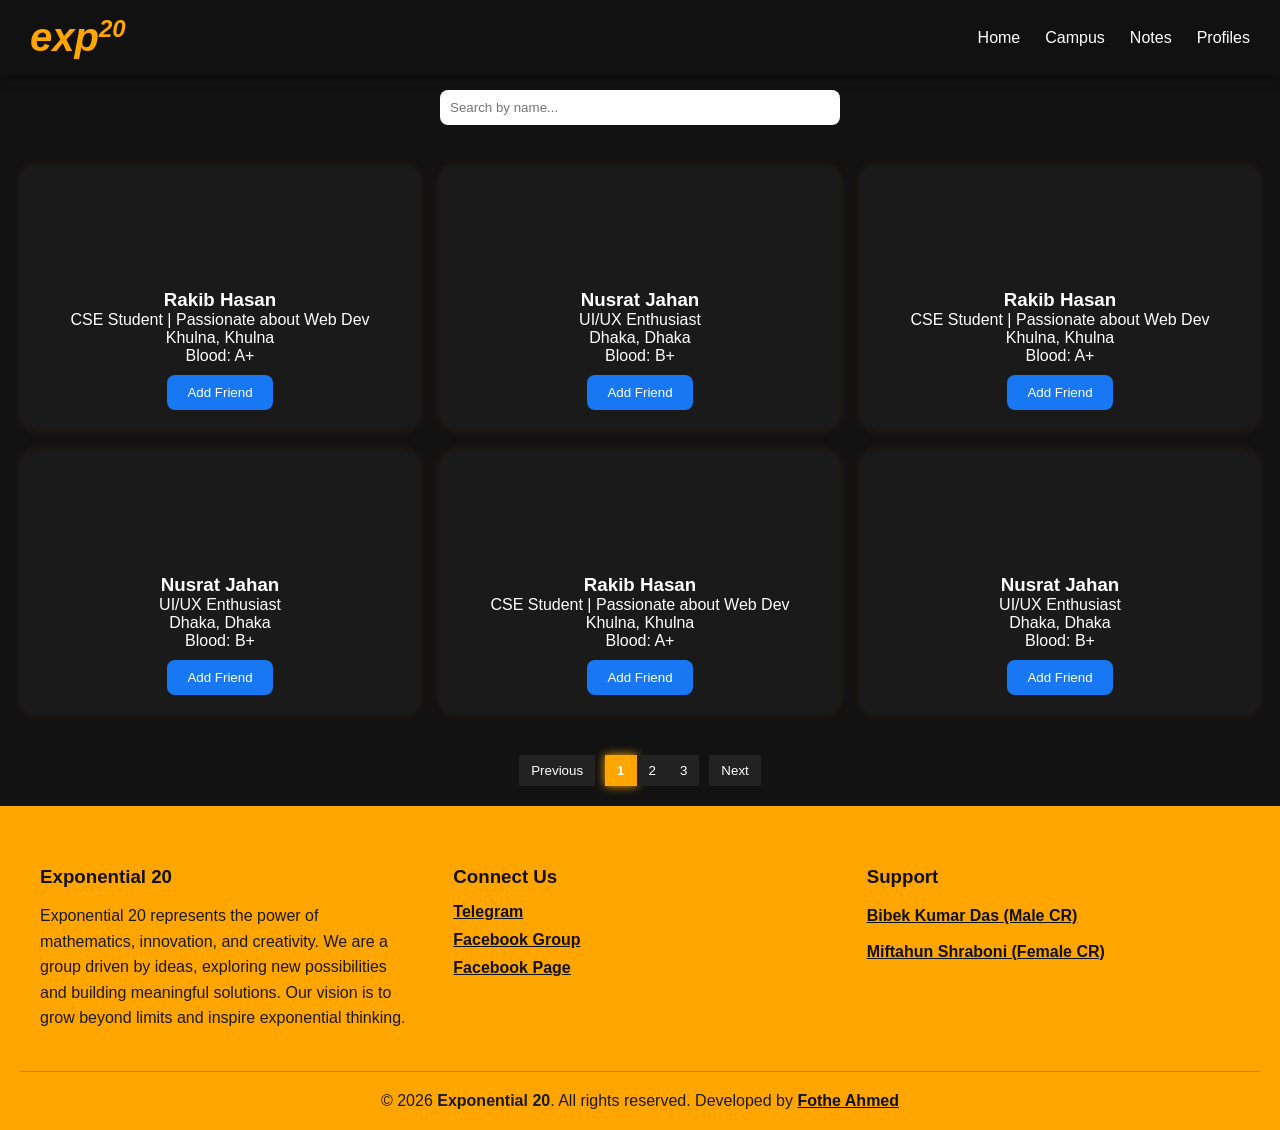
==== profiles.html @ 210e464b "update profile page and others feature" ====
<!DOCTYPE html>
<html lang="en">
<head>
<meta charset="UTF-8">
<meta name="viewport" content="width=device-width, initial-scale=1.0">
<title>Student Profiles</title>

<link rel="stylesheet" href="https://cdnjs.cloudflare.com/ajax/libs/font-awesome/6.5.0/css/all.min.css">

<link rel="stylesheet" href="profiles.css">
<link rel="stylesheet" href="style.css">

</head>

<body>

  <!-- Navbar -->
  <nav class="navbar" id="navbar">
    <a href="index.html#home" style="text-decoration: none;"><div class="logo" style = "font-style: italic; font-size: 2.5rem;">exp<sup style="font-size: 1.5rem;">20</sup></div></a>

    <ul class="nav-links" id="navLinks">
      <li><a href="index.html#home">Home</a></li>
      <li><a href="index.html#tutorial">Campus</a></li>
      <li><a href="https://drive.google.com/drive/folders/1rkPeW0mKXOT-HoUoJRb6qHuJbn0QTFWT" target="_blank">Notes</a></li>
      <li><a href="profiles.html">Profiles</a></li>
    </ul>

    <!-- Hamburger -->
    <div class="hamburger" id="hamburger">
      <span></span>
      <span></span>
      <span></span>
    </div>
  </nav>


  <section class="student-section">

    <!-- Search -->
    <input 
      type="text" 
      id="searchInput" 
      placeholder="Search by name..."
    />

    <!-- Cards -->
    <div id="studentContainer" class="student-container"></div>

    <!-- Pagination -->
    <div class="pagination">
      <button id="prevBtn">Previous</button>
      <div id="pageNumbers"></div>
      <button id="nextBtn">Next</button>
    </div>

  </section>


    <!-- Footer Section -->
    <footer class="footer">

    <div class="footer-container">

        <!-- COLUMN 1 -->
        <div class="footer-box">
        <h3>Exponential 20</h3>
        <p>
            Exponential 20 represents the power of mathematics, innovation, and creativity. We are a group driven by ideas, exploring new possibilities and building meaningful solutions. Our vision is to grow beyond limits and inspire exponential thinking.
        </p>
        </div>

        <!-- COLUMN 2 -->
        <div class="footer-box">
        <h3>Connect Us</h3>

        <a href="https://t.me/+YezbtBg1tyliNGM1" target="_blank">Telegram</a>
        <a href="https://www.facebook.com/share/g/1DeRykZuMQ/" target="_blank">Facebook Group</a>
        <a href="https://www.facebook.com/share/17qB9Ed7td/" target="_blank">Facebook Page</a>

        </div>

        <!-- COLUMN 3 -->
        <div class="footer-box">
        <h3>Support</h3>

        <p><a href="https://www.facebook.com/bi.be.k.671409" target="_blank">Bibek Kumar Das (Male CR)</a></p>
        <p><a href="https://www.facebook.com/miftahunshraboni" target="_blank">Miftahun Shraboni (Female CR) </a></p>

        </div>

    </div>

    <!-- BOTTOM BAR -->
    <div class="footer-bottom">
        <p>
        © <span id="year"></span> <span style="font-weight: bolder;">Exponential 20</span>. All rights reserved.
        Developed by 
        <a href="https://www.facebook.com/am.i.fothe/" target="_blank">Fothe Ahmed</a>
        </p>
    </div>

    </footer>



<div id="studentLoaderRoot">

  <div class="studentLoaderBox">

    <div class="studentLoaderDots">
      <span></span>
      <span></span>
      <span></span>
    </div>

    <h2 class="studentLoaderText"> Just a Moment… </h2>

  </div>

</div>



<script src="profiles.js"></script>
<script src="navbar.js"></script>
<script src="footer.js"></script>
<script src="loader.js"></script>

</body>
</html>
---- profiles.css ----
body {
  background: #0f0f0f;
  color: #fff;
  font-family: sans-serif;
}

/* Search */
#searchInput {
  width: 90%;
  max-width: 400px;
  margin: 20px auto;
  display: block;
  padding: 10px;
  border-radius: 8px;
  border: none;
  outline: none;
}

/* Grid */
.student-container {
  display: grid;
  gap: 20px;
  padding: 20px;
  transition: all 0.3s ease;
}

/* Desktop → 3 column */
@media (min-width: 1024px) {
  .student-container {
    grid-template-columns: repeat(3, 1fr);
  }
}

/* Tablet → 2 column */
@media (max-width: 1023px) {
  .student-container {
    grid-template-columns: repeat(2, 1fr);
  }
}

/* Mobile → 1 column */
@media (max-width: 600px) {
  .student-container {
    grid-template-columns: 1fr;
  }
}

/* Card */
.card {
  background: #1a1a1a;
  border-radius: 16px;
  padding: 20px;
  text-align: center;
  transition: 0.3s;
  box-shadow: 0 0 10px rgba(255, 140, 0, 0.1);
  -webkit-tap-highlight-color: transparent;
}

.card:hover {
  transform: translateY(-5px);
  box-shadow: 0 0 20px rgba(255, 140, 0, 0.4);
}

/* Mobile touch effect */
.card:active {
  transform: scale(0.97);
}

.card img {
  width: 100px;
  height: 100px;
  border-radius: 50%;
  object-fit: cover;
}

/* Button */
.add-btn {
  background: #1877f2;
  border: none;
  padding: 10px 20px;
  color: white;
  border-radius: 8px;
  margin-top: 10px;
  cursor: pointer;
  transition: 0.3s;
}

.add-btn:hover {
  background: #145edb;
  transform: scale(1.05);
}

.add-btn:active {
  transform: scale(0.95);
  background: #0d5bd3;
}

/* Pagination */
.pagination {
  display: flex;
  justify-content: center;
  gap: 10px;
  padding: 20px;
}

.pagination button {
  background: #222;
  color: white;
  border: none;
  padding: 8px 12px;
  cursor: pointer;
}

.pagination .active {
  background: orange;
  font-weight: bold;
  box-shadow: 0 0 10px orange;
}
.notFound{
  margin: 1rem auto;
  width: 55vw;
  text-align: right;
  color: orange;
  font-size: 2rem;
  
}
---- style.css ----
* {
  margin: 0;
  padding: 0;
  box-sizing: border-box;
  font-family: 'Poppins', sans-serif;
}

html {
  scroll-behavior: smooth;
  scroll-padding-top: 80px; /* navbar offset fix */
}

body {
  background: #121212;
  color: white;
  padding-top: 70px; /* 🔥 fixed navbar offset */
  overflow-x: hidden;
}

/* Navbar */
.navbar {
  position: fixed; /* 🔥 FIXED */
  top: 0;
  left: 0;
  width: 100%;
  background: rgba(18,18,18,0.9);
  backdrop-filter: blur(10px);
  display: flex;
  justify-content: space-between;
  align-items: center;
  padding: 15px 30px;
  z-index: 1000;
  box-shadow: 0 2px 10px rgba(0,0,0,0.5);
}

.logo {
  color: orange;
  font-size: 1.5rem;
  font-weight: 600;
}

/* Nav Links */
.nav-links {
  display: flex;
  list-style: none;
  gap: 25px;
}

.nav-links a {
  color: white;
  text-decoration: none;
  position: relative;
  transition: 0.3s;
}

/* Hover underline */
.nav-links a::after {
  content: "";
  position: absolute;
  width: 0%;
  height: 2px;
  background: orange;
  left: 0;
  bottom: -5px;
  transition: 0.3s;
}

.nav-links a:hover {
  color: orange;
}

.nav-links a:hover::after {
  width: 100%;
}

/* Hamburger */
.hamburger {
  display: none;
  flex-direction: column;
  cursor: pointer;
}

.hamburger span {
  width: 25px;
  height: 3px;
  background: white;
  margin: 4px;
  transition: 0.3s;
}



/* Hero Section */

/* Hero */
.hero {
  position: relative;
  width: 100%;
  height: 90vh;
  overflow: hidden;
}

/* Slides */
.slides {
  position: absolute;
  width: 100%;
  height: 100%;
}

/* Images */
.slide {
  position: absolute;
  width: 100%;
  height: 100%;
  object-fit: contain;
  object-position: center; /* 🔥 main fix */
  opacity: 0;
  transition: opacity 1s ease-in-out, transform 6s ease;
}

/* Active slide */
.slide.active {
  opacity: 1;
  transform: scale(1.08); /* smooth zoom */
}

/* Overlay */
.overlay {
  position: absolute;
  width: 100%;
  height: 100%;
  background: linear-gradient(
    rgba(0,0,0,0.6),
    rgba(0,0,0,0.75)
  );
  z-index: 1;
}

/* Content */
.hero-content {
  position: relative;
  z-index: 2;
  height: 100%;
  display: flex;
  flex-direction: column;
  justify-content: center;
  align-items: center;
  gap: 10px;
  text-align: center;
  padding: 0 20px;
}

/* Heading */
.batch-name {
  font-size: 3rem;
  color: orange;
  font-weight: 700;
  text-shadow: 0 0 15px rgba(255,165,0,0.6);
}

/* Animated Text */
.changing-text {
  font-size: 1.3rem;
  color: white;
  opacity: 0;
  transform: translateY(20px);
  transition: all 0.6s ease;
}

.changing-text.show {
  opacity: 1;
  transform: translateY(0);
}

/* Dots */
.dots {
  position: absolute;
  bottom: 20px;
  width: 100%;
  text-align: center;
  z-index: 2;
}

.dot {
  height: 15px;
  width: 15px;
  margin: 5px;
  background: gray;
  display: inline-block;
  border-radius: 50%;
  transition: 0.3s;
  cursor: pointer;
}

.dot.active {
  background: orange;
}
.dot:hover {
  background: white;
  transform: scale(1.2);
}



/* Tutorail Section  */
.tutorial {
  background: #121212;
  padding: 80px 20px;
  color: white;
  overflow-x: hidden;
}

/* CONTAINER */
.tutorial-container {
  display: flex;
  align-items: center;
  justify-content: center;
  gap: 60px;
  max-width: 1100px;
  margin: auto;
}

/* TEXT */
.tutorial-text {
  flex: 1;
}

.tutorial-text .t-title {
  color: orange;
  font-size: 2.2rem;
  margin-bottom: 15px;

  opacity: 0;
  transform: translateX(-60px);
  transition: all 0.8s ease;
}

.tutorial-text .t-para {
  font-size: 1.1rem;
  line-height: 1.6;

  opacity: 0;
  transform: translateY(40px);
  transition: all 0.8s ease;
}

/* VIDEO */
.tutorial-video {
  flex: 1;

  opacity: 0;
  transform: translateX(60px);
  transition: all 0.8s ease;
}

.tutorial-video iframe {
  width: 100%;
  aspect-ratio: 16 / 9;
  border-radius: 12px;
  border: none;
  box-shadow: 0 10px 30px rgba(0,0,0,0.6);
}

/* ================= ACTIVE STATE ================= */

.tutorial.active .t-title {
  opacity: 1;
  transform: translateX(0);
}

.tutorial.active .t-para {
  opacity: 1;
  transform: translateY(0);
}

.tutorial.active .tutorial-video {
  opacity: 1;
  transform: translateX(0);
}

/* Academic Section */
.stats {
  background: #121212;
  padding: 90px 20px;
  overflow-x: hidden;
}

/* TITLE */
.stats-header {
  text-align: center;
  margin-bottom: 40px;
}

.stats-header h2 {
  color: orange;
  font-size: 2.2rem;
  margin-bottom: 8px;

  opacity: 0;
  transform: translateY(30px);
  transition: all 0.8s ease;
}

.stats-header p {
  color: #ffffffaa;
  font-size: 1.1rem;

  opacity: 0;
  transform: translateY(30px);
  transition: all 0.8s ease;
}

/* ACTIVE TITLE */
.stats-header.active h2,
.stats-header.active p {
  opacity: 1;
  transform: translateY(0);
}

.stats-header.active p {
  transition-delay: 0.2s;
}

/* CONTAINER */
.stats-container {
  display: grid;
  grid-template-columns: repeat(3, 1fr);
  gap: 25px;
  max-width: 1000px;
  margin: auto;
}

/* CARD */
.stat-card {
  background: linear-gradient(145deg, #1a1a1a, #151515);
  border-radius: 16px;
  padding: 35px 20px;
  text-align: center;
  box-shadow: 0 10px 25px rgba(228, 179, 0, 0.377);
  transition: 0.3s;
  cursor: pointer;
}

.stat-card:hover {
  transform: translateY(-8px) scale(1.05);
}

/* NUMBER */
.stat-number {
  font-size: 2.5rem;
  color: orange;
  font-weight: bold;
  margin-bottom: 8px;
}

/* LABEL */
.label {
  color: white;
  font-size: 1rem;
}


/* Footer Section */
.footer {
  background: orange; /* MAIN CHANGE */
  color: #1a1a1a;
  padding: 60px 20px 20px;
}

/* CONTAINER */
.footer-container {
  display: grid;
  grid-template-columns: repeat(3, 1fr);
  gap: 40px;
  max-width: 1200px;
  margin: auto;
}

/* HEADINGS */
.footer-box h3 {
  color: #111;
  margin-bottom: 15px;
}

/* TEXT */
.footer-box p {
  color: #1a1a1a;
  line-height: 1.6;
}

/* LINKS */
.footer-box a {
  display: block;
  color: #111;
  font-weight: bold;
  margin-bottom: 10px;
  transition: 0.3s;
}

.footer-box a:hover {
  color: white;
  transform: translateX(6px);
}

/* BOTTOM BAR */
.footer-bottom {
  border-top: 1px solid rgba(0,0,0,0.2);
  margin-top: 40px;
  padding-top: 20px;
  text-align: center;
}

/* DEVELOPED BY LINK */
.footer-bottom a {
  color: #111;
  font-weight: bold;
  text-decoration: underline;
  transition: 0.3s;
}

.footer-bottom a:hover {
  color: white;
}

/* Loader Style */
/* FULL SCREEN LOADER */
#studentLoaderRoot {
  position: fixed;
  inset: 0;
  background: #0f0f0f;
  display: flex;
  align-items: center;
  justify-content: center;
  z-index: 99999;
  transition: opacity 0.2s ease;
}

/* BOX */
.studentLoaderBox {
  text-align: center;
}

/* DOTS */
.studentLoaderDots {
  display: flex;
  justify-content: center;
  gap: 8px;
  margin-bottom: 15px;
}

.studentLoaderDots span {
  width: 10px;
  height: 10px;
  background: orange;
  border-radius: 50%;
  animation: studentLoaderBounce 0.6s infinite alternate;
  box-shadow: 0 0 10px orange;
}

.studentLoaderDots span:nth-child(2) {
  animation-delay: 0.1s;
}

.studentLoaderDots span:nth-child(3) {
  animation-delay: 0.2s;
}

/* ANIMATION (unique name) */
@keyframes studentLoaderBounce {
  from {
    transform: translateY(0);
    opacity: 0.4;
  }
  to {
    transform: translateY(-10px);
    opacity: 1;
  }
}

/* TEXT */
.studentLoaderText {
  color: orange;
  font-size: 1.3rem;
  font-style: italic;
  letter-spacing: 1px;
  animation: studentLoaderFade 0.6s infinite alternate;
}

/* separate animation */
@keyframes studentLoaderFade {
  from { opacity: 0.5; }
  to { opacity: 1; }
}































/* Nav Bar Responsive */
@media (max-width: 768px) {
  .nav-links {
    position: absolute;
    top: 70px;
    right: -100%;
    flex-direction: column;
    background: #121212;
    width: 100vw;
    text-align: center;
    padding: 20px 0;
    transition: 0.4s;
  }

  .nav-links.active {
    right: 0;
  }

  .hamburger {
    display: flex;
  }
}

/* Hero Section Responsive */
@media (max-width: 768px) {

  .hero {
    height: 50vh; /* 🔥 adjust here */
  }

  /* optional better text sizing */
  .batch-name {
    font-size: 1.8rem;
  }

  .changing-text {
    font-size: 1rem;
  }
}


/* ================= Tutorial Responsive ================= */

@media (max-width: 768px) {

  .tutorial-container {
    flex-direction: column;
    text-align: center;
    gap: 30px;
  }

  .tutorial-text .t-title {
    font-size: 1.8rem;
  }

  .tutorial-text .t-para {
    font-size: 1rem;
    padding: 0 10px;
  }
}



/* ================= Academic Responsive ================= */
/* MOBILE */
@media (max-width: 768px) {
  .stats-container {
    grid-template-columns: 1fr;
    gap: 15px;
  }

  .stat-card {
    padding: 25px 15px;
  }

  .stat-number {
    font-size: 1.8rem;
  }
}
/* Footer Responsive */
@media (max-width: 768px) {
  .footer-container {
    grid-template-columns: 1fr;
    text-align: left;
  }
}
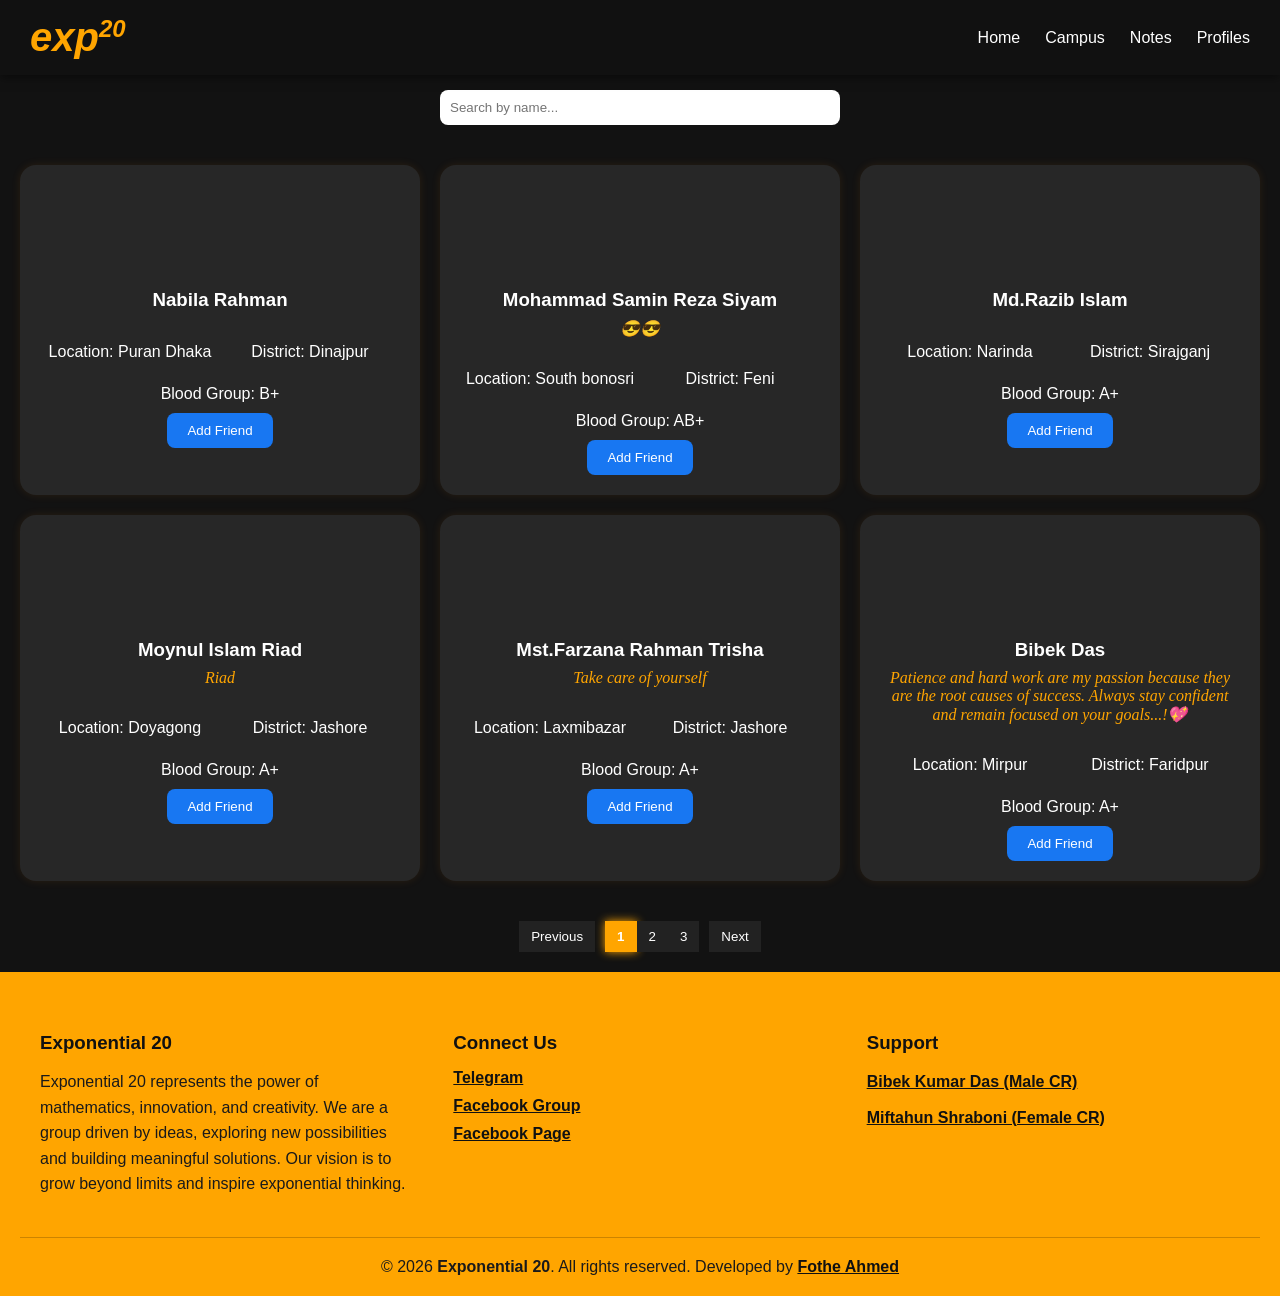
==== commit 621b6882: "update photos and student profiles section" ====
--- a/profiles.html
+++ b/profiles.html
@@ -6,7 +6,7 @@
 <title>Student Profiles</title>
 
 <link rel="stylesheet" href="https://cdnjs.cloudflare.com/ajax/libs/font-awesome/6.5.0/css/all.min.css">
-
+<link rel="icon" href="photos/fav-icon.png" type="image/x-icon">
 <link rel="stylesheet" href="profiles.css">
 <link rel="stylesheet" href="style.css">
 
--- a/profiles.css
+++ b/profiles.css
@@ -24,30 +24,9 @@
   transition: all 0.3s ease;
 }
 
-/* Desktop → 3 column */
-@media (min-width: 1024px) {
-  .student-container {
-    grid-template-columns: repeat(3, 1fr);
-  }
-}
-
-/* Tablet → 2 column */
-@media (max-width: 1023px) {
-  .student-container {
-    grid-template-columns: repeat(2, 1fr);
-  }
-}
-
-/* Mobile → 1 column */
-@media (max-width: 600px) {
-  .student-container {
-    grid-template-columns: 1fr;
-  }
-}
-
 /* Card */
 .card {
-  background: #1a1a1a;
+  background: #272727;
   border-radius: 16px;
   padding: 20px;
   text-align: center;
@@ -60,7 +39,24 @@
   transform: translateY(-5px);
   box-shadow: 0 0 20px rgba(255, 140, 0, 0.4);
 }
-
+.card_info{
+  width: 100%;
+  margin: 0 auto;
+  text-align: center;
+  color: #fff;
+  display: flex;
+  flex-wrap: wrap;
+}
+.card_info p{
+  width: 50%;;
+  margin-top: 1.5rem;
+}
+.card_info p:nth-child(2){
+  text-align: center;
+}
+.card_info p:nth-child(3){
+  width: 100%;
+}
 /* Mobile touch effect */
 .card:active {
   transform: scale(0.97);
@@ -123,4 +119,33 @@
   color: orange;
   font-size: 2rem;
   
+}
+
+
+
+/* Desktop → 3 column */
+@media (min-width: 1024px) {
+  .student-container {
+    grid-template-columns: repeat(3, 1fr);
+  }
+}
+
+/* Tablet → 2 column */
+@media (max-width: 1023px) {
+  .student-container {
+    grid-template-columns: repeat(2, 1fr);
+  }
+  .card_info p{
+    width: 100%;
+  }
+}
+
+/* Mobile → 1 column */
+@media (max-width: 600px) {
+  .student-container {
+    grid-template-columns: 1fr;
+  }
+  .card_info p{
+    width: 100%;
+  }
 }
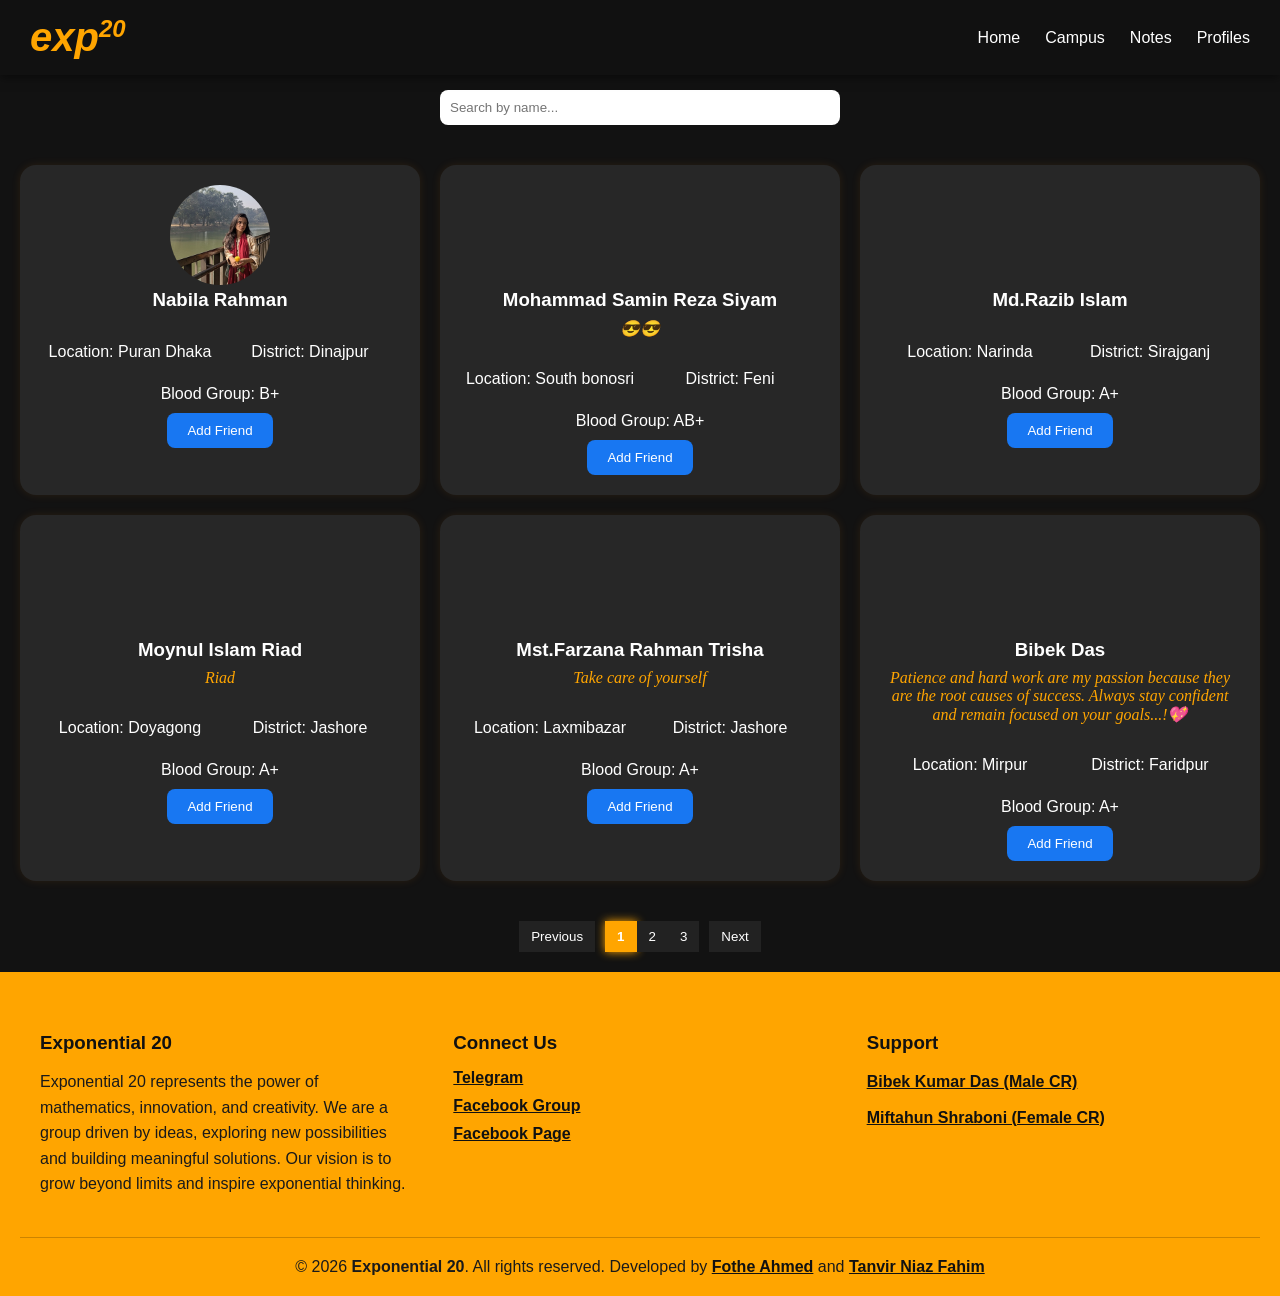
==== commit 25561c8f: "final" ====
--- a/profiles.html
+++ b/profiles.html
@@ -95,8 +95,8 @@
         <p>
         © <span id="year"></span> <span style="font-weight: bolder;">Exponential 20</span>. All rights reserved.
         Developed by 
-        <a href="https://www.facebook.com/am.i.fothe/" target="_blank">Fothe Ahmed</a>
-        </p>
+        <a href="https://www.facebook.com/am.i.fothe/" target="_blank">Fothe Ahmed</a>  and <a href="https://www.facebook.com/25Bluemoon?rdid=a7if3dRKSXtWshcc&share_url=https%3A%2F%2Fwww.facebook.com%2Fshare%2F1AxwfP1Fkn%2F#" target="_blank">Tanvir Niaz Fahim</a>
+      </p>
     </div>
 
     </footer>
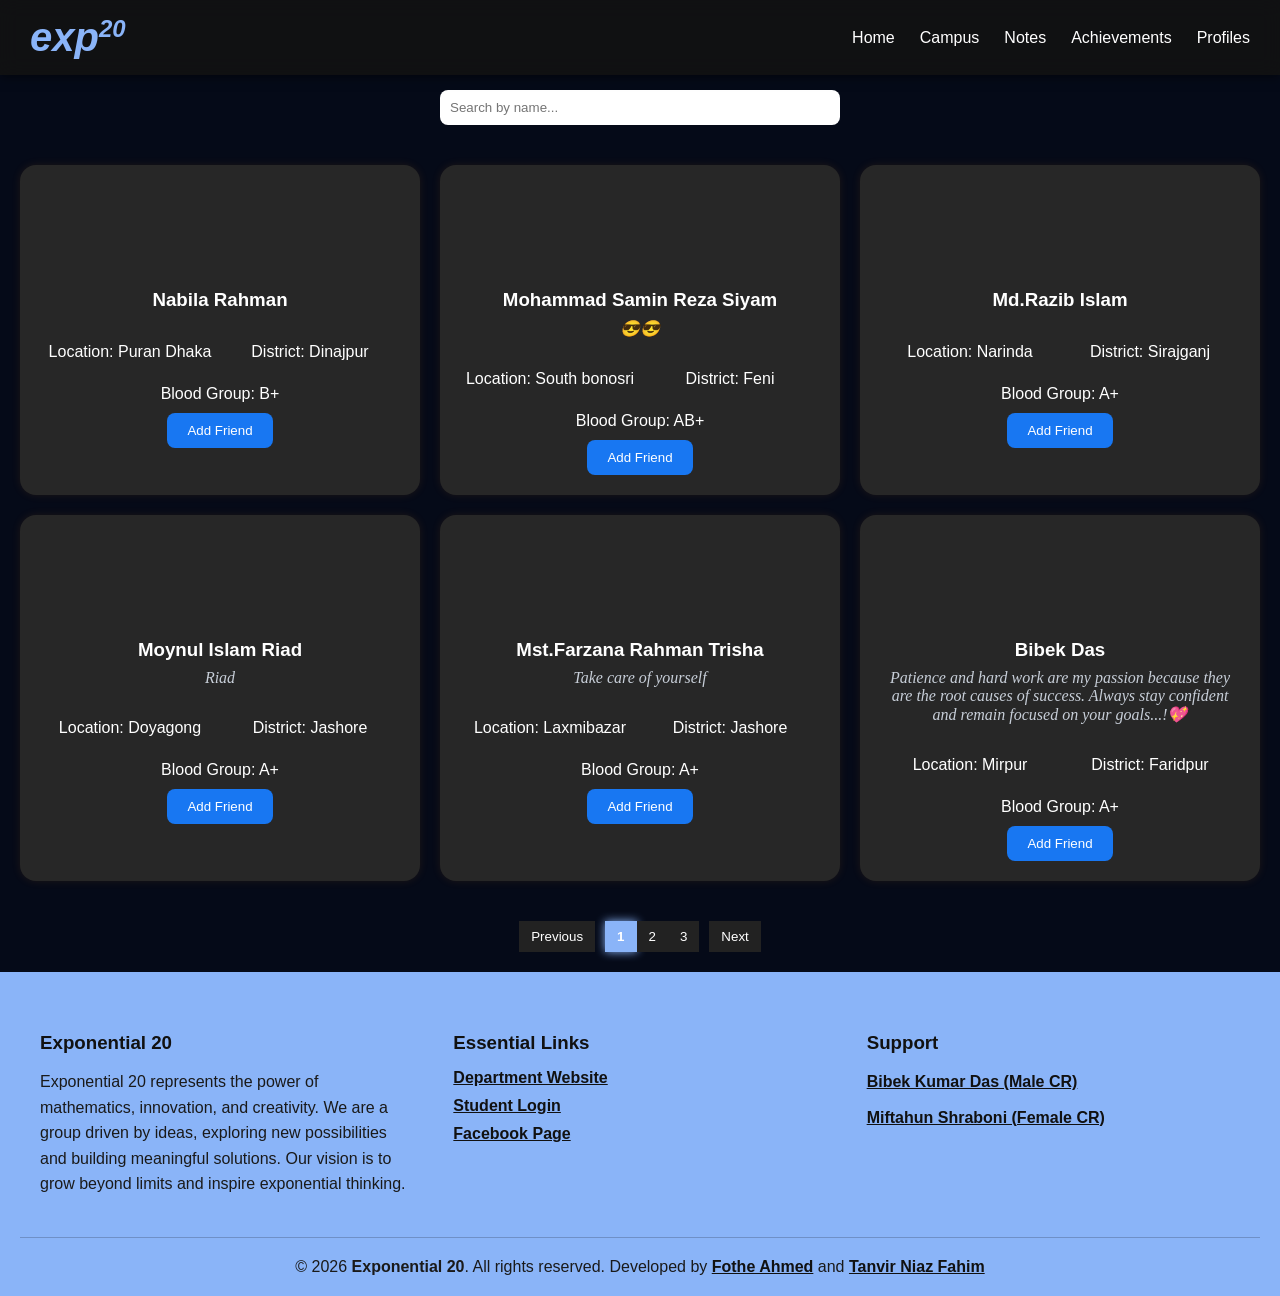
==== commit 4717a22b: "theme change and  somthing edited" ====
--- a/profiles.html
+++ b/profiles.html
@@ -21,7 +21,8 @@
     <ul class="nav-links" id="navLinks">
       <li><a href="index.html#home">Home</a></li>
       <li><a href="index.html#tutorial">Campus</a></li>
-      <li><a href="https://drive.google.com/drive/folders/1rkPeW0mKXOT-HoUoJRb6qHuJbn0QTFWT" target="_blank">Notes</a></li>
+      <li><a href="https://drive.google.com/drive/folders/1Bf8QNscCGrwSkDKxEE0ZVJvtm5V58cDX" target="_blank">Notes</a></li>
+      <li><a href="achievements.html">Achievements</a></li>
       <li><a href="profiles.html">Profiles</a></li>
     </ul>
 
@@ -71,10 +72,10 @@
 
         <!-- COLUMN 2 -->
         <div class="footer-box">
-        <h3>Connect Us</h3>
+        <h3>Essential Links</h3>
 
-        <a href="https://t.me/+YezbtBg1tyliNGM1" target="_blank">Telegram</a>
-        <a href="https://www.facebook.com/share/g/1DeRykZuMQ/" target="_blank">Facebook Group</a>
+        <a href="https://jnu.ac.bd/department/portal/mathematics" target="_blank">Department Website</a>
+        <a href="https://student.erp.jnu.ac.bd/" target="_blank">Student Login</a>
         <a href="https://www.facebook.com/share/17qB9Ed7td/" target="_blank">Facebook Page</a>
 
         </div>
--- a/profiles.css
+++ b/profiles.css
@@ -108,15 +108,15 @@
 }
 
 .pagination .active {
-  background: orange;
+  background: #8AB4F8;
   font-weight: bold;
-  box-shadow: 0 0 10px orange;
+  box-shadow: 0 0 10px #8AB4F8;
 }
 .notFound{
   margin: 1rem auto;
   width: 55vw;
   text-align: right;
-  color: orange;
+  color: #A1A7B0;
   font-size: 2rem;
   
 }
--- a/style.css
+++ b/style.css
@@ -11,7 +11,7 @@
 }
 
 body {
-  background: #121212;
+  background: #050A18;
   color: white;
   padding-top: 70px; /* 🔥 fixed navbar offset */
   overflow-x: hidden;
@@ -34,7 +34,7 @@
 }
 
 .logo {
-  color: orange;
+  color: #8AB4F8;
   font-size: 1.5rem;
   font-weight: 600;
 }
@@ -59,14 +59,14 @@
   position: absolute;
   width: 0%;
   height: 2px;
-  background: orange;
+  background: #A1A7B0;
   left: 0;
   bottom: -5px;
   transition: 0.3s;
 }
 
 .nav-links a:hover {
-  color: orange;
+  color: #A1A7B0;
 }
 
 .nav-links a:hover::after {
@@ -153,9 +153,9 @@
 /* Heading */
 .batch-name {
   font-size: 3rem;
-  color: orange;
+  color: #8AB4F8;
   font-weight: 700;
-  text-shadow: 0 0 15px rgba(255,165,0,0.6);
+  text-shadow: 0 0 15px rgba(0, 115, 255, 0.6);
 }
 
 /* Animated Text */
@@ -193,7 +193,7 @@
 }
 
 .dot.active {
-  background: orange;
+  background: #8AB4F8;
 }
 .dot:hover {
   background: white;
@@ -226,7 +226,7 @@
 }
 
 .tutorial-text .t-title {
-  color: orange;
+  color: #8AB4F8;
   font-size: 2.2rem;
   margin-bottom: 15px;
 
@@ -292,7 +292,7 @@
 }
 
 .stats-header h2 {
-  color: orange;
+  color: #8AB4F8;
   font-size: 2.2rem;
   margin-bottom: 8px;
 
@@ -336,7 +336,7 @@
   border-radius: 16px;
   padding: 35px 20px;
   text-align: center;
-  box-shadow: 0 10px 25px rgba(228, 179, 0, 0.377);
+  box-shadow: 0 10px 25px rgba(150, 150, 255, 0.377);
   transition: 0.3s;
   cursor: pointer;
 }
@@ -348,7 +348,7 @@
 /* NUMBER */
 .stat-number {
   font-size: 2.5rem;
-  color: orange;
+  color: #8AB4F8;
   font-weight: bold;
   margin-bottom: 8px;
 }
@@ -362,7 +362,7 @@
 
 /* Footer Section */
 .footer {
-  background: orange; /* MAIN CHANGE */
+  background: #8AB4F8; /* MAIN CHANGE */
   color: #1a1a1a;
   padding: 60px 20px 20px;
 }
@@ -451,10 +451,10 @@
 .studentLoaderDots span {
   width: 10px;
   height: 10px;
-  background: orange;
+  background: #8AB4F8;
   border-radius: 50%;
   animation: studentLoaderBounce 0.6s infinite alternate;
-  box-shadow: 0 0 10px orange;
+  box-shadow: 0 0 10px #8AB4F8;
 }
 
 .studentLoaderDots span:nth-child(2) {
@@ -479,7 +479,7 @@
 
 /* TEXT */
 .studentLoaderText {
-  color: orange;
+  color: #8AB4F8;
   font-size: 1.3rem;
   font-style: italic;
   letter-spacing: 1px;
